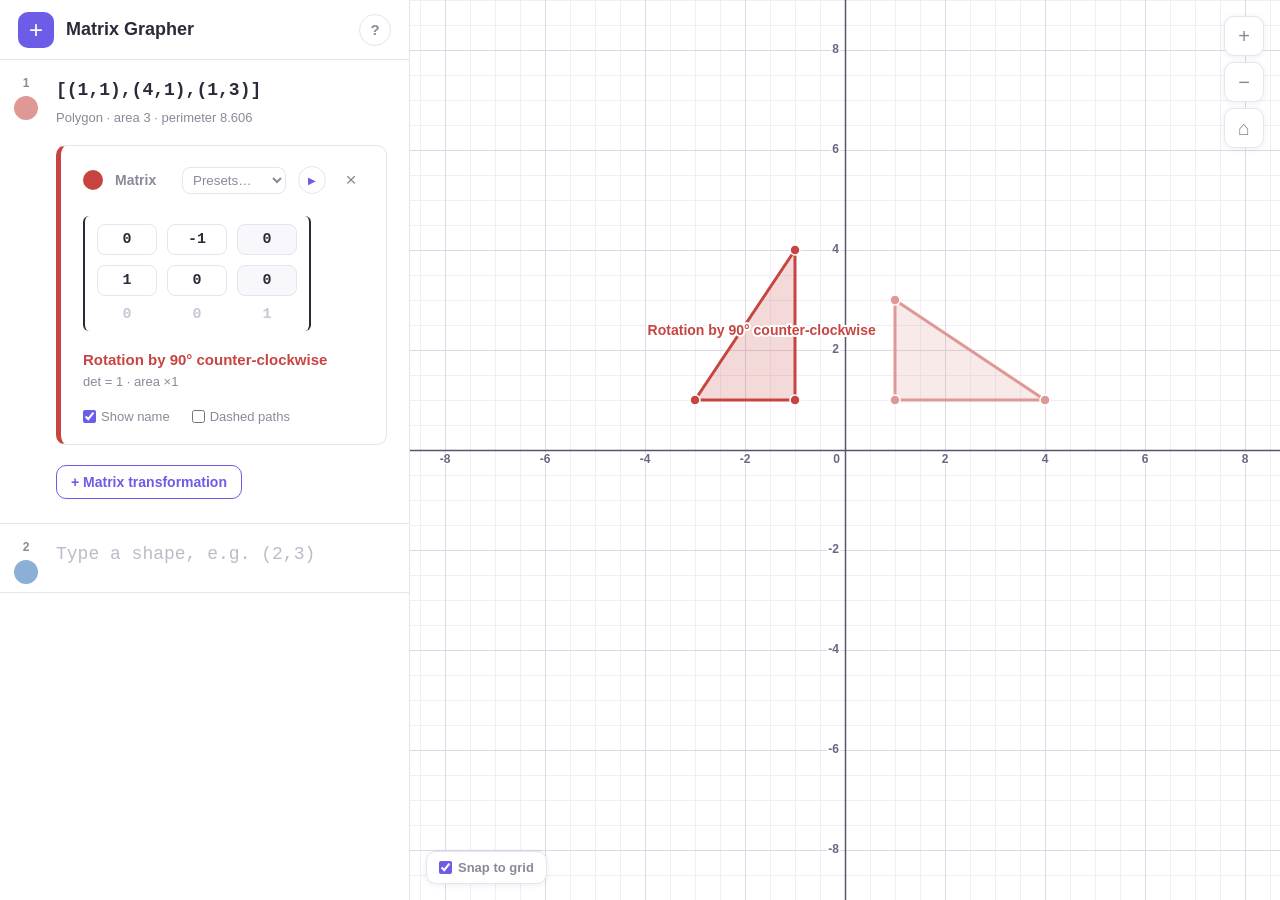
==== matrix-grapher/matrix-grapher.html @ af22e3e5 "actually add home page to repo" ====
<!DOCTYPE html>
<html lang="en">
<head>
  <meta charset="utf-8">
  <meta name="viewport" content="width=device-width, initial-scale=1">
  <title>Matrix Grapher</title>
  <link rel="stylesheet" href="style.css">
</head>
<body>
  <div id="app">
    <aside id="sidebar">
      <header id="topbar">
        <div id="addWrap">
          <button id="addBtn" title="Add a new shape">+</button>
        </div>
        <div class="title">Matrix Grapher</div>
        <button id="helpBtn" class="icon-btn" title="Help">?</button>
      </header>
      <div id="list"></div>
    </aside>

    <main id="graph">
      <canvas id="cv"></canvas>
      <label id="snapBox"><input type="checkbox" id="snap" checked> Snap to grid</label>
      <div id="zoomCol">
        <button id="zoomIn" title="Zoom in">+</button>
        <button id="zoomOut" title="Zoom out">−</button>
        <button id="home" title="Reset view">⌂</button>
      </div>
    </main>
  </div>

  <dialog id="help">
    <h2>How to use Matrix Grapher</h2>
    <h3>1. Make a shape</h3>
    <ul>
      <li>Type it in a row: a point <code>(2, 3)</code>, a polygon <code>[(0,0),(3,0),(0,2)]</code>, or a line <code>y=2x+1</code>, <code>x=3</code>, <code>2x+3y=6</code>.</li>
      <li>Drag its points (or the whole polygon) on the graph to move it.</li>
    </ul>
    <h3>2. Transform it</h3>
    <ul>
      <li>Under the shape, press <b>+ matrix transformation</b> and type the numbers of a matrix. The last column (shift) is for translations. You can type things like <code>cos(pi/4)</code> or <code>1/2</code>.</li>
      <li>The app works out what the matrix does (rotation, reflection, dilation, stretch, shear, translation, projection onto a line...). Tick <b>Show transformation name</b> to see it.</li>
      <li>Add several transformations to the same shape to chain them, or use <b>Presets…</b> for a quick start. ▶ animates.</li>
    </ul>
    <h3>Navigate</h3>
    <ul>
      <li>Drag the background to pan, scroll to zoom, ⌂ resets the view. Click a colored circle to hide or show something.</li>
    </ul>
    <form method="dialog"><button class="primary">Got it</button></form>
  </dialog>

  <script src="math.js"></script>
  <script src="app.js"></script>
</body>
</html>
---- matrix-grapher/style.css ----
:root {
  --accent: #6c5ce7;
  --accent-soft: #f1effd;
  --border: #e6e4ee;
  --text: #2b2a38;
  --muted: #8b8999;
  --danger: #d9435a;
}
* { box-sizing: border-box; }
html, body { height: 100%; margin: 0; }
body { font-family: "Helvetica Neue", Helvetica, Arial, sans-serif; color: var(--text); font-size: 15px; }
button { font: inherit; cursor: pointer; }
[hidden] { display: none !important; }

#app { display: flex; height: 100%; }

/* ---------- sidebar ---------- */
#sidebar { width: 410px; min-width: 320px; display: flex; flex-direction: column; background: #fff; border-right: 1px solid var(--border); z-index: 2; }
#topbar { display: flex; align-items: center; gap: 12px; height: 60px; padding: 0 18px; border-bottom: 1px solid var(--border); flex: none; }
#topbar .title { font-weight: 700; font-size: 18px; flex: 1; }
#addBtn { background: var(--accent); color: #fff; border: 0; border-radius: 10px; width: 36px; height: 36px; padding: 0; font-size: 24px; line-height: 1; display: flex; align-items: center; justify-content: center; }
#addBtn:hover { background: #5b4bd6; }
.icon-btn { width: 32px; height: 32px; border-radius: 50%; border: 1px solid var(--border); background: #fff; color: var(--muted); font-weight: 700; }
.icon-btn:hover { background: var(--accent-soft); color: var(--accent); }

#list { flex: 1; overflow-y: auto; }
.row { display: flex; border-bottom: 1px solid var(--border); position: relative; min-height: 64px; }
.row:focus-within { background: #fcfcff; }
.row:focus-within::before { content: ""; position: absolute; left: 0; top: 0; bottom: 0; width: 4px; background: var(--c, var(--accent)); }
.row .gutter { width: 52px; flex: none; display: flex; flex-direction: column; align-items: center; padding-top: 16px; gap: 6px; }
.row .num { font-size: 12px; font-weight: 600; color: var(--muted); }
.row .dot { width: 24px; height: 24px; border-radius: 50%; border: 3px solid var(--c); background: var(--c); padding: 0; }
.row .dot.off { background: #fff; }
.row .body { flex: 1; padding: 16px 22px 24px 4px; min-width: 0; }
.row .del { position: absolute; top: 10px; right: 10px; width: 26px; height: 26px; border: 0; border-radius: 50%; background: none; color: var(--muted); font-size: 19px; opacity: 0; }
.row:hover .del, .row:focus-within .del { opacity: 1; }
.row .del:hover { color: var(--danger); background: #fdeef0; }
.row.blank .del { display: none; }
.expr-input { width: 100%; border: 0; outline: 0; font: 600 18px "Courier New", monospace; padding: 4px 28px 4px 0; background: transparent; color: var(--text); }
.expr-input::placeholder { color: #bdbbc9; font-weight: 400; }
.status { font-size: 13px; color: var(--muted); margin-top: 6px; }
.status:empty { display: none; }
.status.err { color: var(--danger); }

/* transformations */
.addtf { margin-top: 20px; border: 1.5px solid var(--accent); background: #fff; color: var(--accent); border-radius: 10px; padding: 8px 14px; font-size: 14px; font-weight: 600; }
.addtf:hover { background: var(--accent); color: #fff; }
.tfc { margin-top: 20px; padding: 20px 22px; border: 1px solid var(--border); border-left: 5px solid var(--c); border-radius: 10px; background: #fff; }
.tfhead { display: flex; align-items: center; gap: 12px; }
.tfhead .dot { flex: none; width: 20px; height: 20px; min-width: 20px; border-radius: 50%; border: 3px solid var(--c); background: var(--c); padding: 0; }
.tfhead .dot.off { background: #fff; }
.tftitle { flex: 1; min-width: 0; white-space: nowrap; font-size: 14px; font-weight: 600; color: var(--muted); }
.presets { border: 1px solid var(--border); border-radius: 8px; padding: 4px 6px; background: #fff; font: 600 13px inherit; color: var(--muted); max-width: 104px; min-width: 0; flex-shrink: 1; }
.play { flex: none; min-width: 28px; border: 1px solid var(--border); background: #fff; border-radius: 50%; width: 28px; height: 28px; font-size: 10px; padding: 0; color: var(--accent); }
.play:hover { background: var(--accent-soft); }
.play.on { background: var(--accent); color: #fff; border-color: var(--accent); }
.tfdel { flex: none; border: 0; background: none; font-size: 19px; color: var(--muted); width: 26px; height: 26px; border-radius: 50%; }
.tfdel:hover { color: var(--danger); background: #fdeef0; }
.mrow { display: flex; margin: 22px 0 8px; }
.bracket { border-left: 2px solid var(--text); border-right: 2px solid var(--text); border-radius: 6px; padding: 8px 12px; }
.mgrid { display: grid; grid-template-columns: repeat(3, 60px); gap: 10px; }
.mgrid input { width: 100%; padding: 6px 4px; text-align: center; font: 600 15px "Courier New", monospace; border: 1px solid var(--border); border-radius: 8px; background: #fff; color: var(--text); outline: 0; }
.mgrid input:focus { border-color: var(--accent); box-shadow: 0 0 0 3px var(--accent-soft); }
.mgrid input.shift { background: #f8f7fc; }
.mgrid input.bad { border-color: var(--danger); background: #fff3f5; }
.mgrid .fixed { text-align: center; color: #c9c7d6; font: 600 15px "Courier New", monospace; align-self: center; }
.tname { font-weight: 700; font-size: 15px; color: var(--c); margin-top: 20px; }
.tdet { font-size: 13px; color: var(--muted); margin-top: 6px; }
.tfopts { margin-top: 20px; display: flex; gap: 22px; flex-wrap: wrap; font-size: 13px; color: var(--muted); }
.tfopts label { display: flex; align-items: center; gap: 5px; cursor: pointer; }
.tfopts input { accent-color: var(--accent); margin: 0; }

/* ---------- graph ---------- */
#graph { flex: 1; position: relative; background: #fff; min-width: 0; }
#cv { position: absolute; inset: 0; width: 100%; height: 100%; touch-action: none; display: block; }
#snapBox { position: absolute; left: 16px; bottom: 16px; font-size: 13px; font-weight: 600; background: #fff; border: 1px solid var(--border); border-radius: 10px; padding: 8px 12px; box-shadow: 0 1px 6px rgba(40,30,90,.08); user-select: none; color: var(--muted); display: flex; align-items: center; gap: 6px; }
#snapBox input { accent-color: var(--accent); margin: 0; }
#zoomCol { position: absolute; right: 16px; top: 16px; display: flex; flex-direction: column; gap: 6px; }
#zoomCol button { width: 40px; height: 40px; border: 1px solid var(--border); border-radius: 10px; background: #fff; font-size: 20px; color: var(--muted); box-shadow: 0 1px 6px rgba(40,30,90,.08); }
#zoomCol button:hover { background: var(--accent-soft); color: var(--accent); }

dialog { border: 0; border-radius: 16px; max-width: 520px; padding: 26px 30px; box-shadow: 0 12px 40px rgba(40,30,90,.3); color: var(--text); font-family: inherit; }
dialog::backdrop { background: rgba(43,42,56,.4); }
dialog h2 { margin-top: 0; } dialog h3 { margin: 16px 0 4px; }
dialog li { margin: 5px 0; line-height: 1.45; }
dialog code { background: var(--accent-soft); padding: 1px 6px; border-radius: 5px; }
.primary { background: var(--accent); color: #fff; border: 0; border-radius: 10px; padding: 9px 22px; font-weight: 700; margin-top: 10px; }

@media (max-width: 760px) {
  #app { flex-direction: column-reverse; }
  #sidebar { width: 100%; height: 50%; border-right: 0; border-top: 1px solid var(--border); }
  #graph { height: 50%; flex: none; }
}
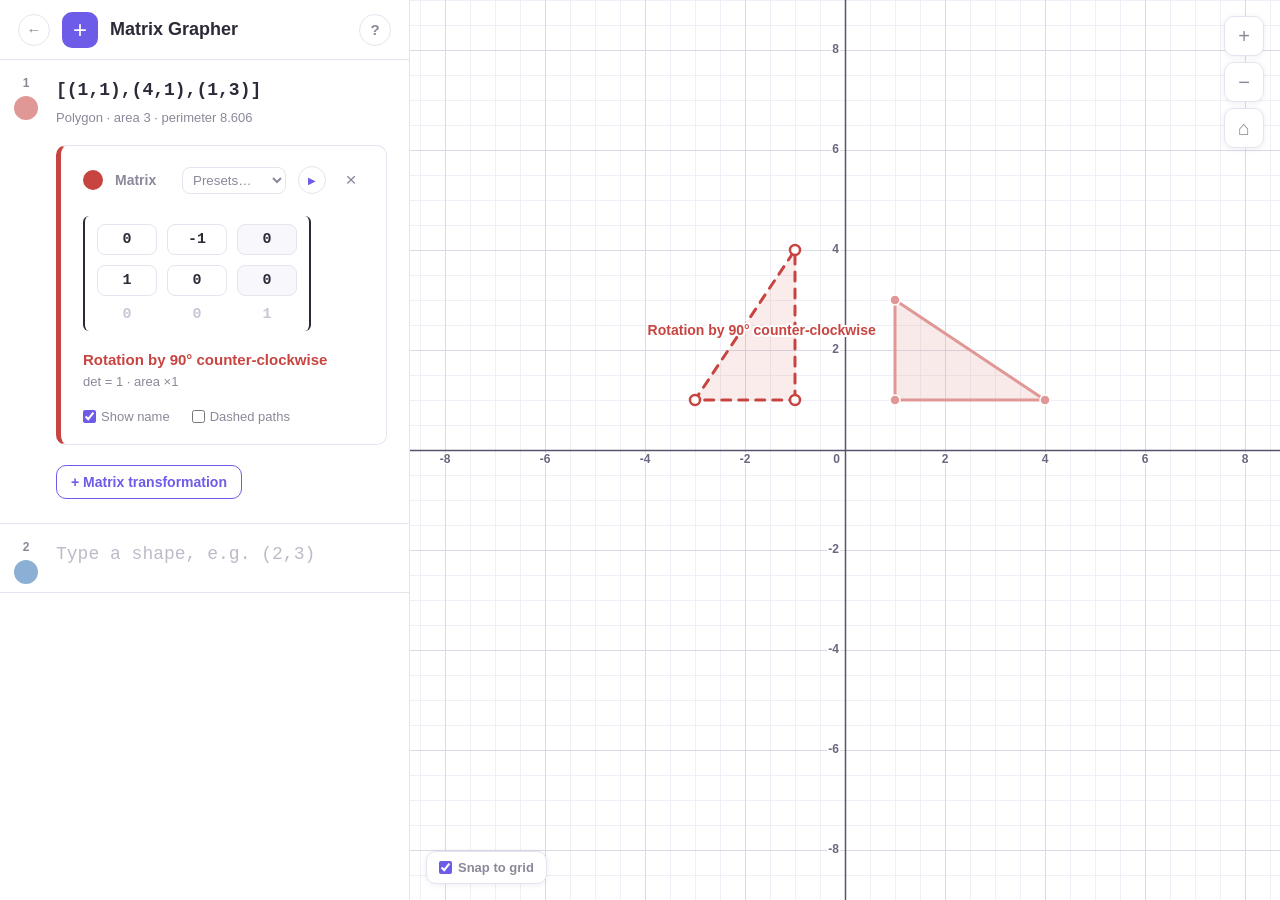
==== commit 1bb6f53e: "add back button to matrix grapher and make after images dotted lines" ====
--- a/matrix-grapher/matrix-grapher.html
+++ b/matrix-grapher/matrix-grapher.html
@@ -10,6 +10,7 @@
   <div id="app">
     <aside id="sidebar">
       <header id="topbar">
+        <a id="backBtn" class="icon-btn" href="../index.html" title="Back to home" aria-label="Back to home">←</a>
         <div id="addWrap">
           <button id="addBtn" title="Add a new shape">+</button>
         </div>
@@ -41,6 +42,7 @@
     <ul>
       <li>Under the shape, press <b>+ matrix transformation</b> and type the numbers of a matrix. The last column (shift) is for translations. You can type things like <code>cos(pi/4)</code> or <code>1/2</code>.</li>
       <li>The app works out what the matrix does (rotation, reflection, dilation, stretch, shear, translation, projection onto a line...). Tick <b>Show transformation name</b> to see it.</li>
+      <li>The original shape is solid with filled points. Each transformed image is dashed with hollow points.</li>
       <li>Add several transformations to the same shape to chain them, or use <b>Presets…</b> for a quick start. ▶ animates.</li>
     </ul>
     <h3>Navigate</h3>
--- a/matrix-grapher/style.css
+++ b/matrix-grapher/style.css
@@ -22,6 +22,7 @@
 #addBtn:hover { background: #5b4bd6; }
 .icon-btn { width: 32px; height: 32px; border-radius: 50%; border: 1px solid var(--border); background: #fff; color: var(--muted); font-weight: 700; }
 .icon-btn:hover { background: var(--accent-soft); color: var(--accent); }
+#backBtn { display: flex; align-items: center; justify-content: center; flex: none; text-decoration: none; }
 
 #list { flex: 1; overflow-y: auto; }
 .row { display: flex; border-bottom: 1px solid var(--border); position: relative; min-height: 64px; }
